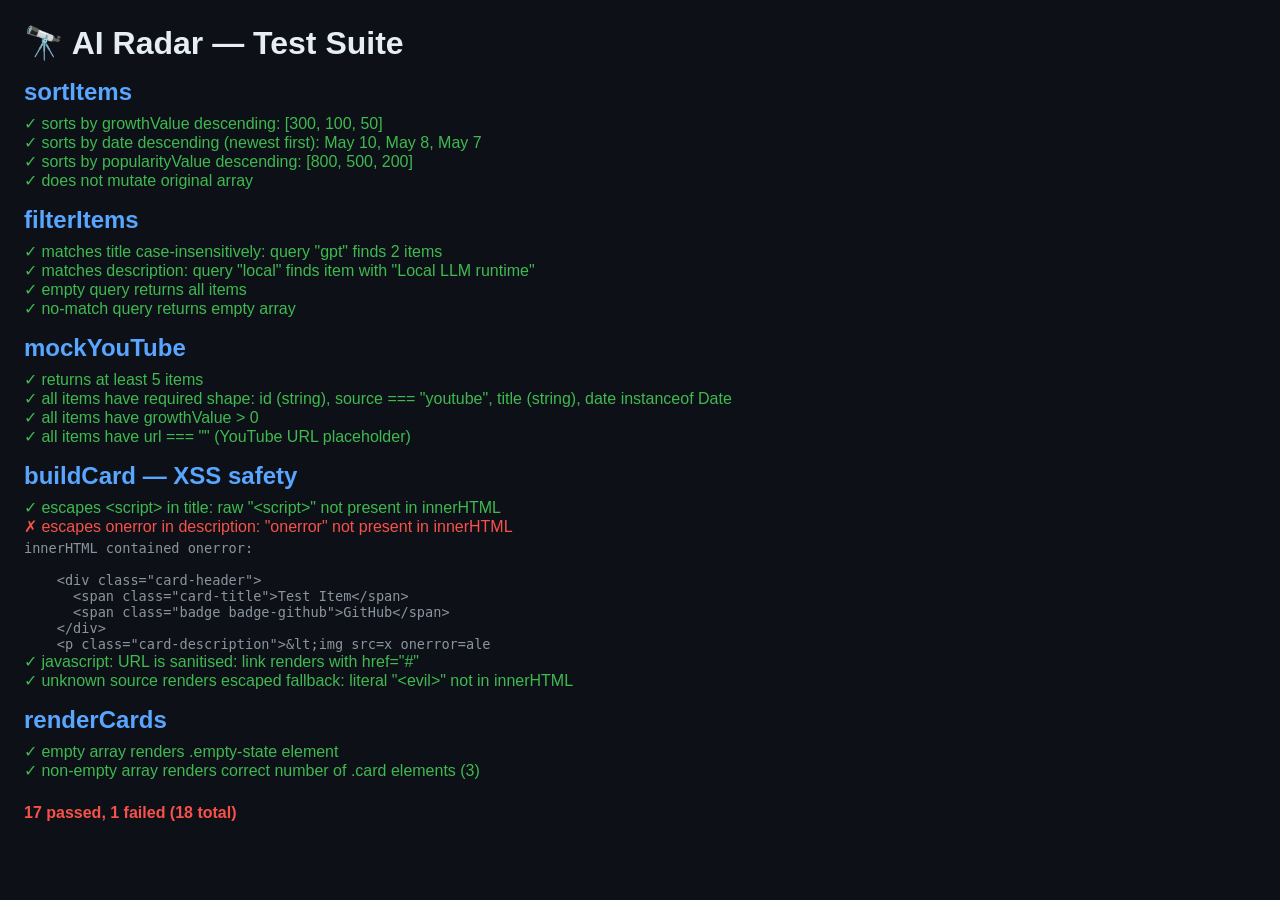
==== test.html @ 5916b29b "test: browser test suite — sortItems, filterItems, mockYouTube, buildCard XSS, renderCards" ====
<!DOCTYPE html>
<html lang="en" data-theme="dark">
<head>
  <meta charset="UTF-8">
  <title>AI Radar Tests</title>
  <link rel="stylesheet" href="style.css">
  <style>
    body { padding: 24px; }
    .pass { color: #3fb950; }
    .fail { color: #f85149; }
    pre { font-family: monospace; font-size: 0.85rem; margin-top: 4px; color: #8b949e; }
    h2 { color: #58a6ff; margin: 16px 0 8px; }
  </style>
</head>
<body>
  <h1>🔭 AI Radar — Test Suite</h1>
  <div id="results"></div>
  <script type="module" src="test.js"></script>
</body>
</html>
---- style.css ----
:root {
  --bg: #0d1117;
  --surface: #161b22;
  --border: #30363d;
  --text: #e6edf3;
  --text-muted: #8b949e;
  --accent: #58a6ff;
  --badge-gh: #238636;
  --badge-yt: #b91c1c;
  --badge-hn: #b45309;
  --growth: #3fb950;
  --radius: 8px;
  --gap: 16px;
}

[data-theme="light"] {
  --bg: #f6f8fa;
  --surface: #ffffff;
  --border: #d0d7de;
  --text: #1f2328;
  --text-muted: #656d76;
  --accent: #0969da;
  --badge-gh: #1a7f37;
  --badge-yt: #cf2222;
  --badge-hn: #b45309;
  --growth: #1a7f37;
}

*, *::before, *::after { box-sizing: border-box; margin: 0; padding: 0; }

body {
  background: var(--bg);
  color: var(--text);
  font-family: -apple-system, BlinkMacSystemFont, 'Segoe UI', sans-serif;
  min-height: 100vh;
}

header {
  display: flex;
  align-items: center;
  justify-content: space-between;
  padding: 12px 24px;
  border-bottom: 1px solid var(--border);
  background: var(--surface);
  position: sticky;
  top: 0;
  z-index: 10;
}

.logo {
  font-size: 1.2rem;
  font-weight: 700;
  color: var(--accent);
  letter-spacing: -0.5px;
}

.header-controls {
  display: flex;
  gap: 8px;
  align-items: center;
}

#search {
  background: var(--bg);
  border: 1px solid var(--border);
  color: var(--text);
  border-radius: var(--radius);
  padding: 6px 12px;
  font-size: 0.875rem;
  width: 220px;
  outline: none;
  transition: border-color 0.15s;
}
#search:focus { border-color: var(--accent); }

#sort {
  background: var(--bg);
  border: 1px solid var(--border);
  color: var(--text);
  border-radius: var(--radius);
  padding: 6px 10px;
  font-size: 0.875rem;
  cursor: pointer;
  outline: none;
}

#theme-toggle {
  background: var(--bg);
  border: 1px solid var(--border);
  color: var(--text);
  border-radius: var(--radius);
  padding: 6px 10px;
  cursor: pointer;
  font-size: 1rem;
  transition: background 0.15s;
}
#theme-toggle:hover { background: var(--border); }

.tabs {
  display: flex;
  gap: 0;
  padding: 0 24px;
  border-bottom: 1px solid var(--border);
  background: var(--surface);
}

.tab {
  background: none;
  border: none;
  border-bottom: 2px solid transparent;
  color: var(--text-muted);
  padding: 12px 20px;
  cursor: pointer;
  font-size: 0.9rem;
  font-weight: 500;
  transition: color 0.15s, border-color 0.15s;
}
.tab:hover { color: var(--text); }
.tab.active {
  color: var(--accent);
  border-bottom-color: var(--accent);
}

main { padding: var(--gap) 24px 40px; }

.status {
  color: var(--text-muted);
  font-size: 0.875rem;
  margin-bottom: 12px;
  min-height: 20px;
}

.card-grid {
  display: grid;
  grid-template-columns: repeat(auto-fill, minmax(300px, 1fr));
  gap: var(--gap);
}

.card {
  background: var(--surface);
  border: 1px solid var(--border);
  border-radius: var(--radius);
  padding: 16px;
  display: flex;
  flex-direction: column;
  gap: 8px;
  transition: border-color 0.15s, transform 0.1s;
}
.card:hover {
  border-color: var(--accent);
  transform: translateY(-1px);
}

.card-header {
  display: flex;
  align-items: flex-start;
  justify-content: space-between;
  gap: 8px;
}

.card-title {
  font-size: 0.95rem;
  font-weight: 600;
  color: var(--text);
  line-height: 1.4;
  flex: 1;
}

.badge {
  font-size: 0.7rem;
  font-weight: 700;
  padding: 2px 7px;
  border-radius: 999px;
  color: #fff;
  text-transform: uppercase;
  letter-spacing: 0.5px;
  white-space: nowrap;
}
.badge-github { background: var(--badge-gh); }
.badge-youtube { background: var(--badge-yt); }
.badge-hackernews { background: var(--badge-hn); }

.card-description {
  font-size: 0.8rem;
  color: var(--text-muted);
  line-height: 1.5;
  display: -webkit-box;
  -webkit-line-clamp: 2;
  -webkit-box-orient: vertical;
  overflow: hidden;
}

.card-meta {
  display: flex;
  align-items: center;
  justify-content: space-between;
  margin-top: auto;
  padding-top: 8px;
  border-top: 1px solid var(--border);
}

.card-growth {
  color: var(--growth);
  font-size: 0.85rem;
  font-weight: 600;
  font-variant-numeric: tabular-nums;
}

.card-stats {
  font-size: 0.78rem;
  color: var(--text-muted);
}

.card-footer {
  display: flex;
  align-items: center;
  justify-content: space-between;
}

.card-date {
  font-size: 0.78rem;
  color: var(--text-muted);
}

.card-link {
  font-size: 0.8rem;
  color: var(--accent);
  text-decoration: none;
  font-weight: 500;
}
.card-link:hover { text-decoration: underline; }

.empty-state {
  grid-column: 1 / -1;
  text-align: center;
  color: var(--text-muted);
  padding: 60px 0;
  font-size: 1rem;
}

@media (max-width: 600px) {
  header { flex-direction: column; gap: 8px; align-items: stretch; }
  .header-controls { flex-wrap: wrap; }
  #search { width: 100%; }
}
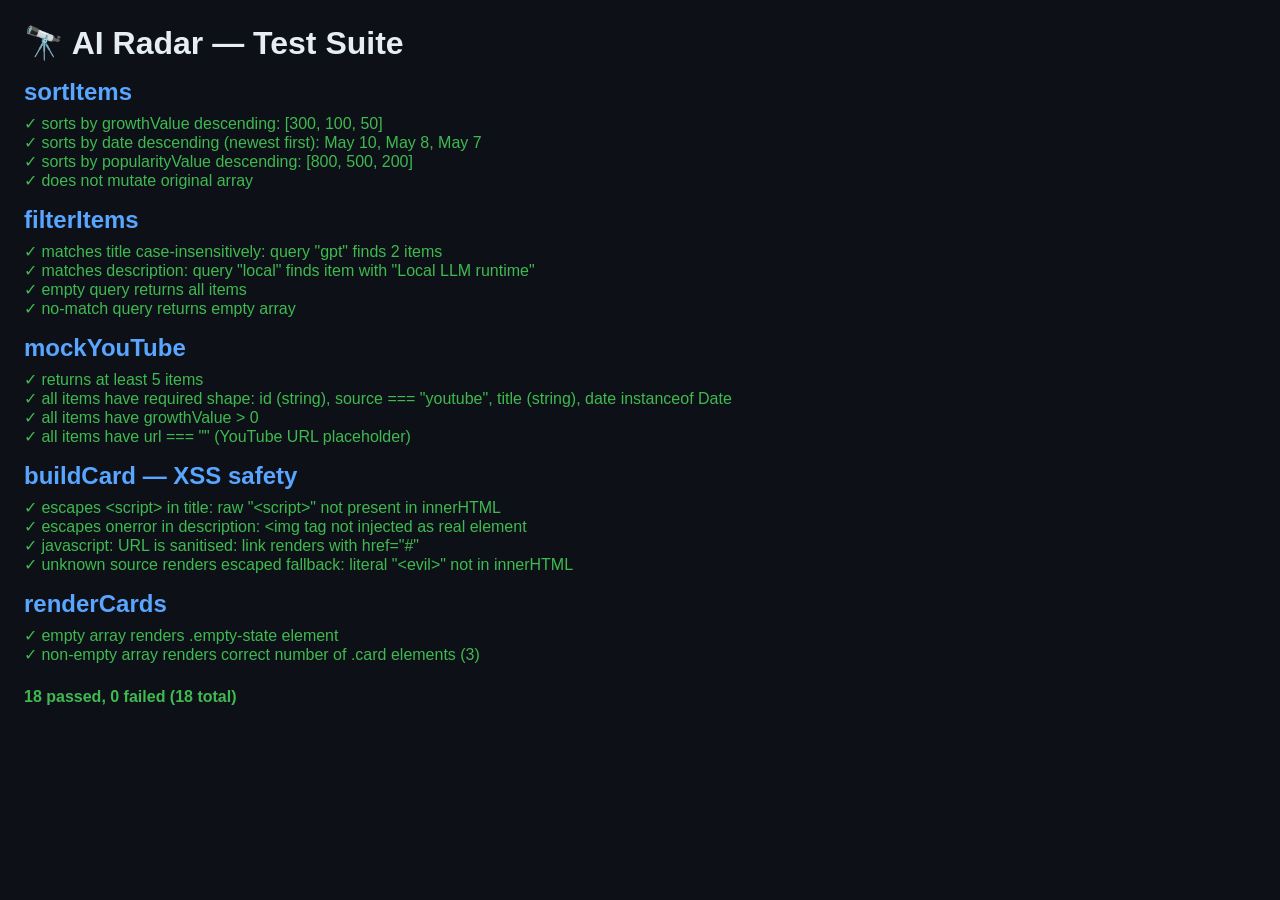
==== commit b009abce: "feat: persist theme in localStorage; add emoji favicon" ====
--- a/test.html
+++ b/test.html
@@ -3,6 +3,7 @@
 <head>
   <meta charset="UTF-8">
   <title>AI Radar Tests</title>
+  <link rel="icon" href="data:image/svg+xml,<svg xmlns='http://www.w3.org/2000/svg' viewBox='0 0 100 100'><text y='.9em' font-size='90'>🔭</text></svg>">
   <link rel="stylesheet" href="style.css">
   <style>
     body { padding: 24px; }
